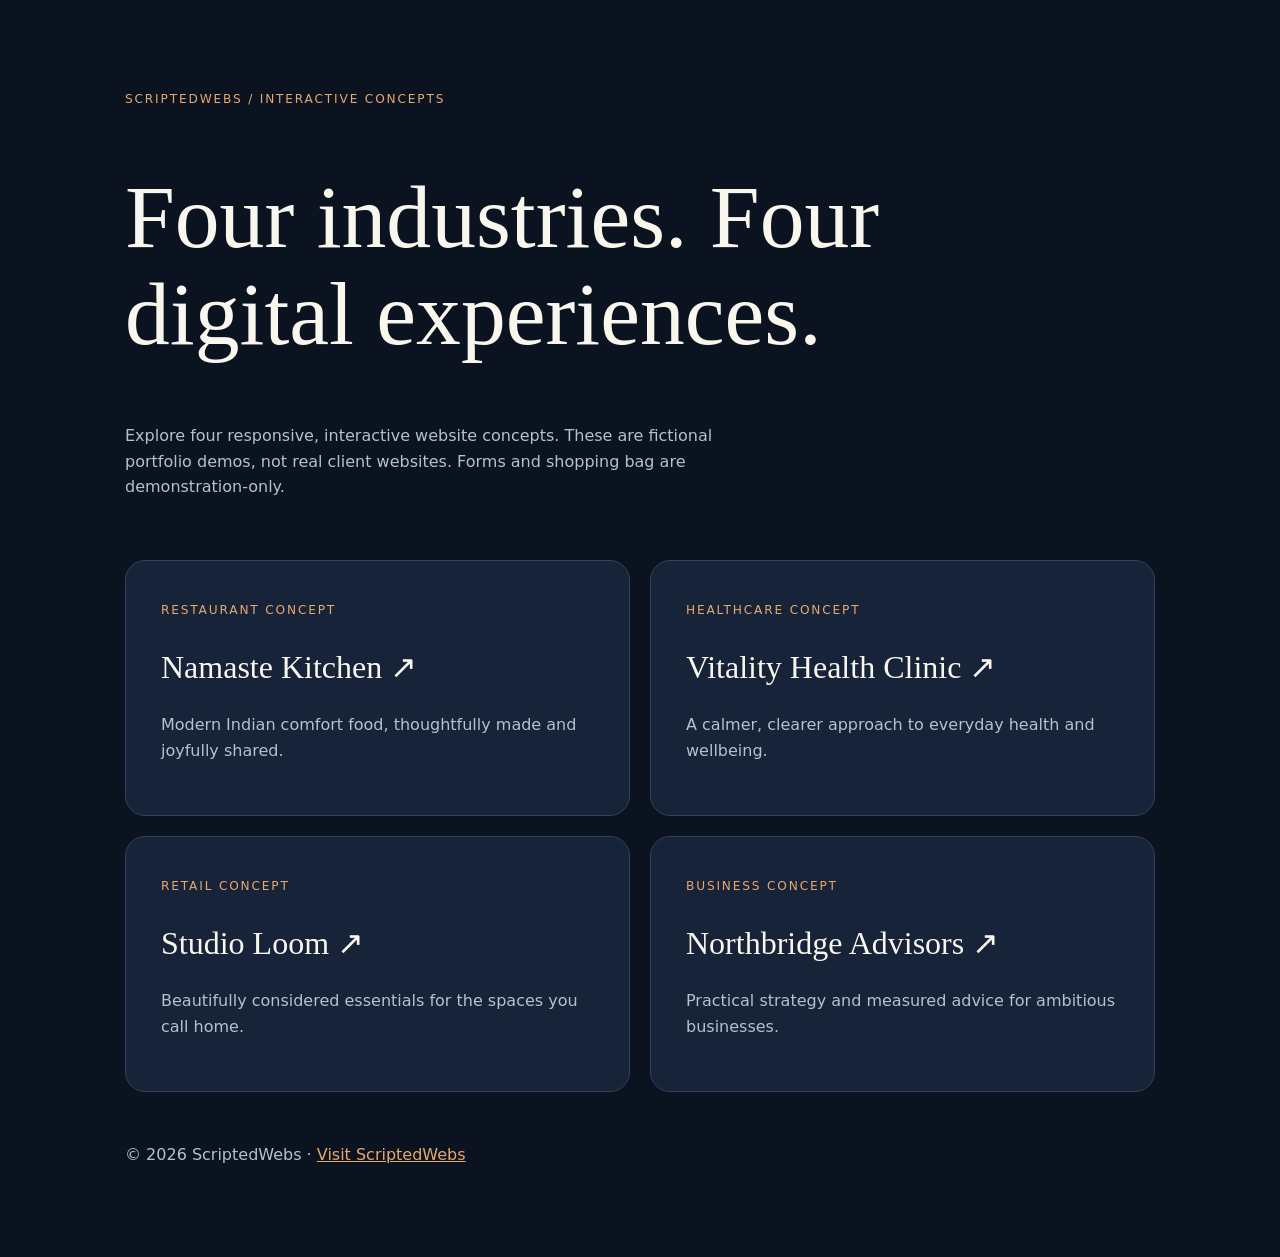
==== demos/index.html @ f825aff6 "Add files via upload" ====
<!doctype html><html lang="en"><head><meta charset="utf-8"><meta name="viewport" content="width=device-width,initial-scale=1"><title>ScriptedWebs — Four Demo Projects</title><style>*{box-sizing:border-box}body{margin:0;background:#0b1220;color:#f9f6ee;font:16px/1.6 system-ui,sans-serif}main{max-width:1080px;margin:auto;padding:90px 25px}h1{font:normal clamp(3rem,7vw,5.7rem)/1.08 Georgia,serif;max-width:780px}.tag,.card span{color:#e5a86d;letter-spacing:.15em;text-transform:uppercase;font-size:.76rem}.lead{color:#b5c0d0;max-width:650px}.grid{display:grid;grid-template-columns:repeat(2,1fr);gap:20px;margin-top:60px}.card{display:block;padding:35px;background:#172338;border:1px solid #334258;border-radius:20px;color:inherit;text-decoration:none;transition:transform .2s}.card:hover{transform:translateY(-5px)}.card h2{font:normal 2rem Georgia,serif}.card p{color:#b5c0d0}footer{margin-top:50px;color:#b5c0d0}@media(max-width:650px){.grid{grid-template-columns:1fr}main{padding-top:50px}}</style></head><body><main><div class="tag">SCRIPTEDWEBS / INTERACTIVE CONCEPTS</div><h1>Four industries. Four digital experiences.</h1><p class="lead">Explore four responsive, interactive website concepts. These are fictional portfolio demos, not real client websites. Forms and shopping bag are demonstration-only.</p><div class="grid"><a class="card" href="namaste-kitchen/index.html"><span>Restaurant concept</span><h2>Namaste Kitchen ↗</h2><p>Modern Indian comfort food, thoughtfully made and joyfully shared.</p></a><a class="card" href="vitality-clinic/index.html"><span>Healthcare concept</span><h2>Vitality Health Clinic ↗</h2><p>A calmer, clearer approach to everyday health and wellbeing.</p></a><a class="card" href="studio-loom/index.html"><span>Retail concept</span><h2>Studio Loom ↗</h2><p>Beautifully considered essentials for the spaces you call home.</p></a><a class="card" href="northbridge-advisors/index.html"><span>Business concept</span><h2>Northbridge Advisors ↗</h2><p>Practical strategy and measured advice for ambitious businesses.</p></a></div><footer>© 2026 ScriptedWebs · <a href="https://scriptedwebs.in/" style="color:#e5a86d">Visit ScriptedWebs</a></footer></main></body></html>
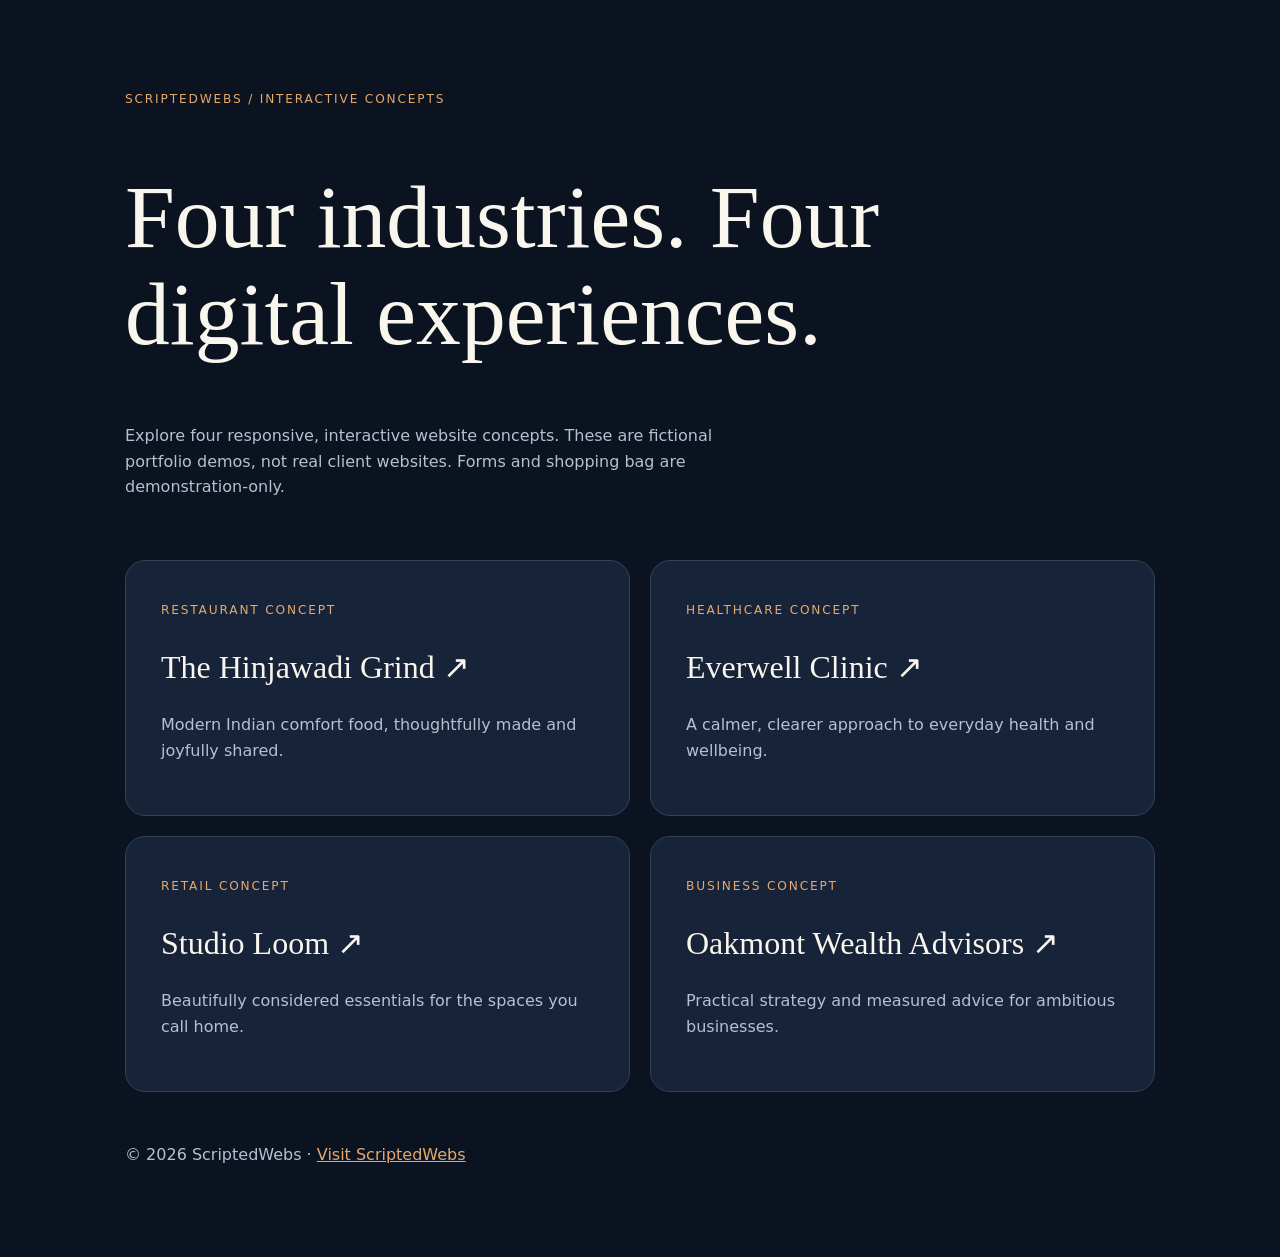
==== commit e27a6df2: "Update index.html" ====
--- a/demos/index.html
+++ b/demos/index.html
@@ -1 +1 @@
-<!doctype html><html lang="en"><head><meta charset="utf-8"><meta name="viewport" content="width=device-width,initial-scale=1"><title>ScriptedWebs — Four Demo Projects</title><style>*{box-sizing:border-box}body{margin:0;background:#0b1220;color:#f9f6ee;font:16px/1.6 system-ui,sans-serif}main{max-width:1080px;margin:auto;padding:90px 25px}h1{font:normal clamp(3rem,7vw,5.7rem)/1.08 Georgia,serif;max-width:780px}.tag,.card span{color:#e5a86d;letter-spacing:.15em;text-transform:uppercase;font-size:.76rem}.lead{color:#b5c0d0;max-width:650px}.grid{display:grid;grid-template-columns:repeat(2,1fr);gap:20px;margin-top:60px}.card{display:block;padding:35px;background:#172338;border:1px solid #334258;border-radius:20px;color:inherit;text-decoration:none;transition:transform .2s}.card:hover{transform:translateY(-5px)}.card h2{font:normal 2rem Georgia,serif}.card p{color:#b5c0d0}footer{margin-top:50px;color:#b5c0d0}@media(max-width:650px){.grid{grid-template-columns:1fr}main{padding-top:50px}}</style></head><body><main><div class="tag">SCRIPTEDWEBS / INTERACTIVE CONCEPTS</div><h1>Four industries. Four digital experiences.</h1><p class="lead">Explore four responsive, interactive website concepts. These are fictional portfolio demos, not real client websites. Forms and shopping bag are demonstration-only.</p><div class="grid"><a class="card" href="namaste-kitchen/index.html"><span>Restaurant concept</span><h2>Namaste Kitchen ↗</h2><p>Modern Indian comfort food, thoughtfully made and joyfully shared.</p></a><a class="card" href="vitality-clinic/index.html"><span>Healthcare concept</span><h2>Vitality Health Clinic ↗</h2><p>A calmer, clearer approach to everyday health and wellbeing.</p></a><a class="card" href="studio-loom/index.html"><span>Retail concept</span><h2>Studio Loom ↗</h2><p>Beautifully considered essentials for the spaces you call home.</p></a><a class="card" href="northbridge-advisors/index.html"><span>Business concept</span><h2>Northbridge Advisors ↗</h2><p>Practical strategy and measured advice for ambitious businesses.</p></a></div><footer>© 2026 ScriptedWebs · <a href="https://scriptedwebs.in/" style="color:#e5a86d">Visit ScriptedWebs</a></footer></main></body></html>+<!doctype html><html lang="en"><head><meta charset="utf-8"><meta name="viewport" content="width=device-width,initial-scale=1"><title>ScriptedWebs — Four Demo Projects</title><style>*{box-sizing:border-box}body{margin:0;background:#0b1220;color:#f9f6ee;font:16px/1.6 system-ui,sans-serif}main{max-width:1080px;margin:auto;padding:90px 25px}h1{font:normal clamp(3rem,7vw,5.7rem)/1.08 Georgia,serif;max-width:780px}.tag,.card span{color:#e5a86d;letter-spacing:.15em;text-transform:uppercase;font-size:.76rem}.lead{color:#b5c0d0;max-width:650px}.grid{display:grid;grid-template-columns:repeat(2,1fr);gap:20px;margin-top:60px}.card{display:block;padding:35px;background:#172338;border:1px solid #334258;border-radius:20px;color:inherit;text-decoration:none;transition:transform .2s}.card:hover{transform:translateY(-5px)}.card h2{font:normal 2rem Georgia,serif}.card p{color:#b5c0d0}footer{margin-top:50px;color:#b5c0d0}@media(max-width:650px){.grid{grid-template-columns:1fr}main{padding-top:50px}}</style></head><body><main><div class="tag">SCRIPTEDWEBS / INTERACTIVE CONCEPTS</div><h1>Four industries. Four digital experiences.</h1><p class="lead">Explore four responsive, interactive website concepts. These are fictional portfolio demos, not real client websites. Forms and shopping bag are demonstration-only.</p><div class="grid"><a class="card" href="namaste-kitchen/index.html"><span>Restaurant concept</span><h2>The Hinjawadi Grind ↗</h2><p>Modern Indian comfort food, thoughtfully made and joyfully shared.</p></a><a class="card" href="vitality-clinic/index.html"><span>Healthcare concept</span><h2>Everwell Clinic ↗</h2><p>A calmer, clearer approach to everyday health and wellbeing.</p></a><a class="card" href="studio-loom/index.html"><span>Retail concept</span><h2>Studio Loom ↗</h2><p>Beautifully considered essentials for the spaces you call home.</p></a><a class="card" href="northbridge-advisors/index.html"><span>Business concept</span><h2>Oakmont Wealth Advisors ↗</h2><p>Practical strategy and measured advice for ambitious businesses.</p></a></div><footer>© 2026 ScriptedWebs · <a href="https://scriptedwebs.in/" style="color:#e5a86d">Visit ScriptedWebs</a></footer></main></body></html>
